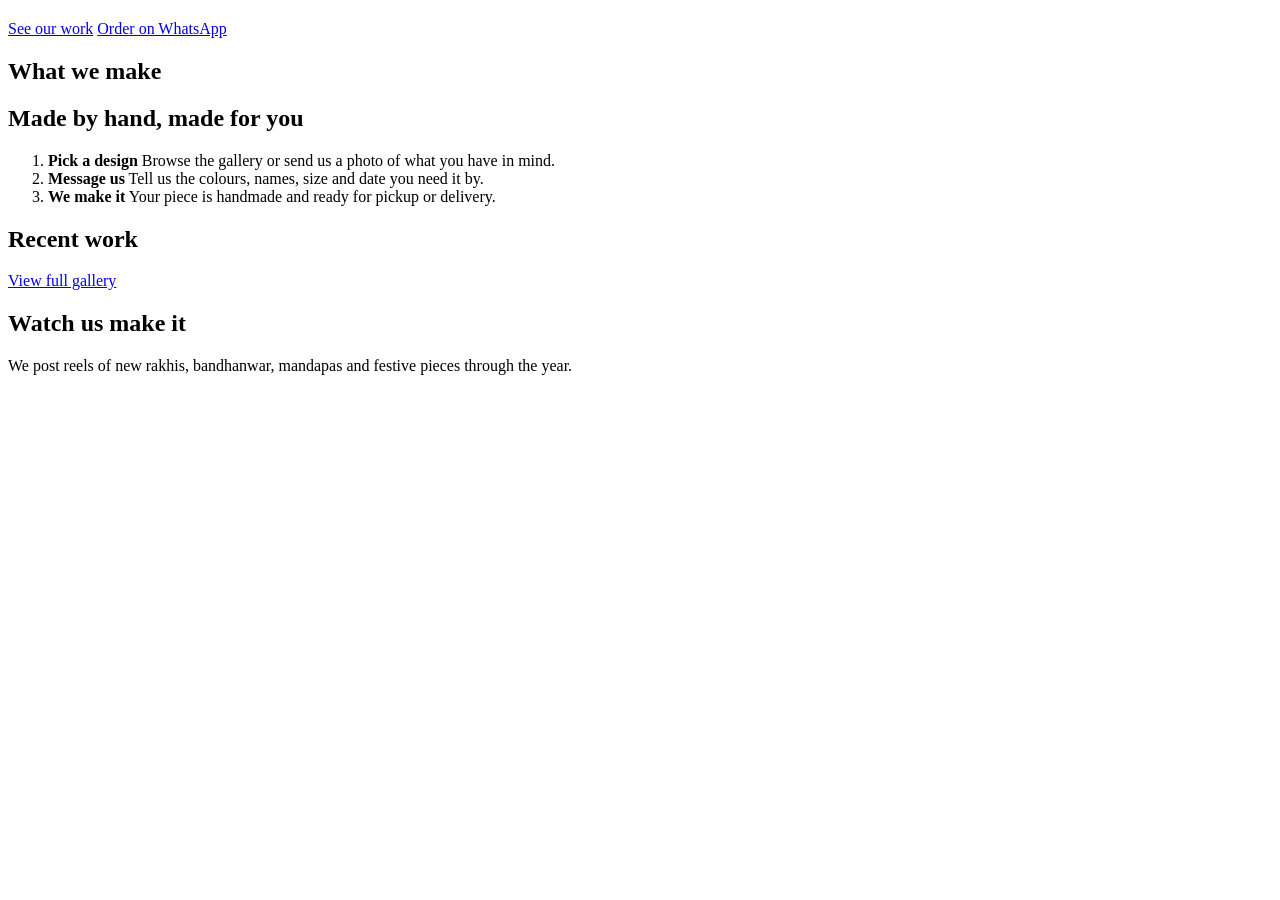
==== index.html @ 946cf0eb "Add files via upload" ====
<!DOCTYPE html>
<html lang="en">
<head>
<meta charset="utf-8">
<meta name="viewport" content="width=device-width, initial-scale=1">
<title>MB Creations by Mamta Batra | Handmade festive decor, Raipur</title>
<meta name="description" content="Handmade festive decorations, bandhanwar, floral wedding jewellery, rakhis, Tanjore and Madhubani paintings by MB Creations, VIP Estate, Raipur.">
<link rel="icon" href="data:image/svg+xml,<svg xmlns='http://www.w3.org/2000/svg' viewBox='0 0 100 100'><text y='.9em' font-size='90'>🪔</text></svg>">
<link rel="preconnect" href="https://fonts.googleapis.com">
<link rel="preconnect" href="https://fonts.gstatic.com" crossorigin>
<link href="https://fonts.googleapis.com/css2?family=Yatra+One&family=Mukta:wght@400;500;700&display=swap" rel="stylesheet">
<link rel="stylesheet" href="css/style.css">
</head>
<body data-page="home">
<header id="site-header"></header>
<main>
  <section class="hero wrap">
    <div class="hero-text">
      <h1 id="hero-title"></h1>
      <p id="hero-intro" class="lead"></p>
      <div class="actions">
        <a class="btn" href="gallery.html">See our work</a>
        <a id="hero-wa" class="btn btn-outline" href="contact.html" target="_blank" rel="noopener">Order on WhatsApp</a>
      </div>
    </div>
    <div id="hero-arches" class="arches"></div>
  </section>

  <section class="band">
    <div class="wrap">
      <h2>What we make</h2>
      <div id="cat-grid" class="cat-grid"></div>
    </div>
  </section>

  <section class="wrap split">
    <div>
      <h2>Made by hand, made for you</h2>
      <p id="about-text" class="lead"></p>
    </div>
    <ol class="steps">
      <li><b>Pick a design</b> Browse the gallery or send us a photo of what you have in mind.</li>
      <li><b>Message us</b> Tell us the colours, names, size and date you need it by.</li>
      <li><b>We make it</b> Your piece is handmade and ready for pickup or delivery.</li>
    </ol>
  </section>

  <section class="wrap">
    <div class="sec-head">
      <h2>Recent work</h2>
      <a class="link" href="gallery.html">View full gallery</a>
    </div>
    <div id="feat-grid" class="tile-grid"></div>
  </section>

  <section class="reel-band">
    <div class="wrap reel-band-in">
      <div>
        <h2>Watch us make it</h2>
        <p>We post reels of new rakhis, bandhanwar, mandapas and festive pieces through the year.</p>
      </div>
      <div id="reel-links" class="actions"></div>
    </div>
  </section>
</main>
<footer id="site-footer"></footer>
<script src="js/config.js"></script>
<script src="js/main.js"></script>
</body>
</html>
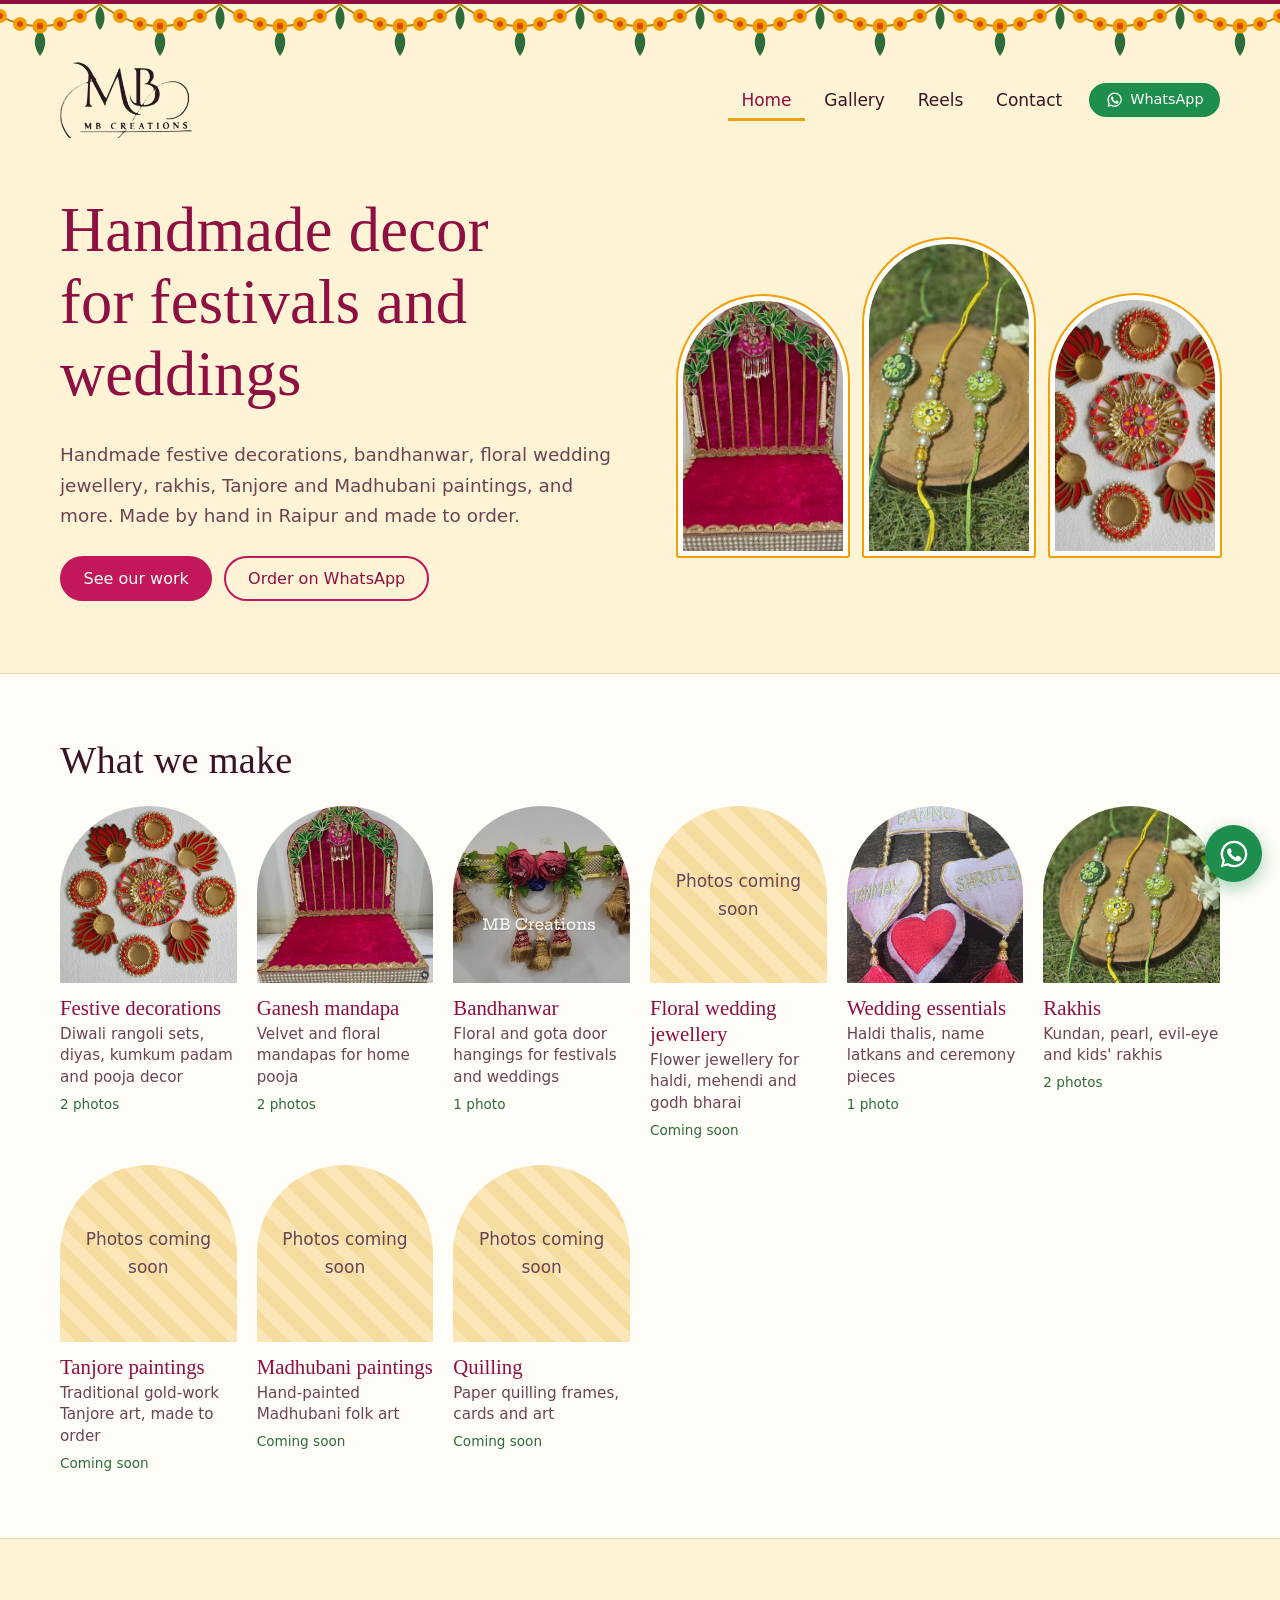
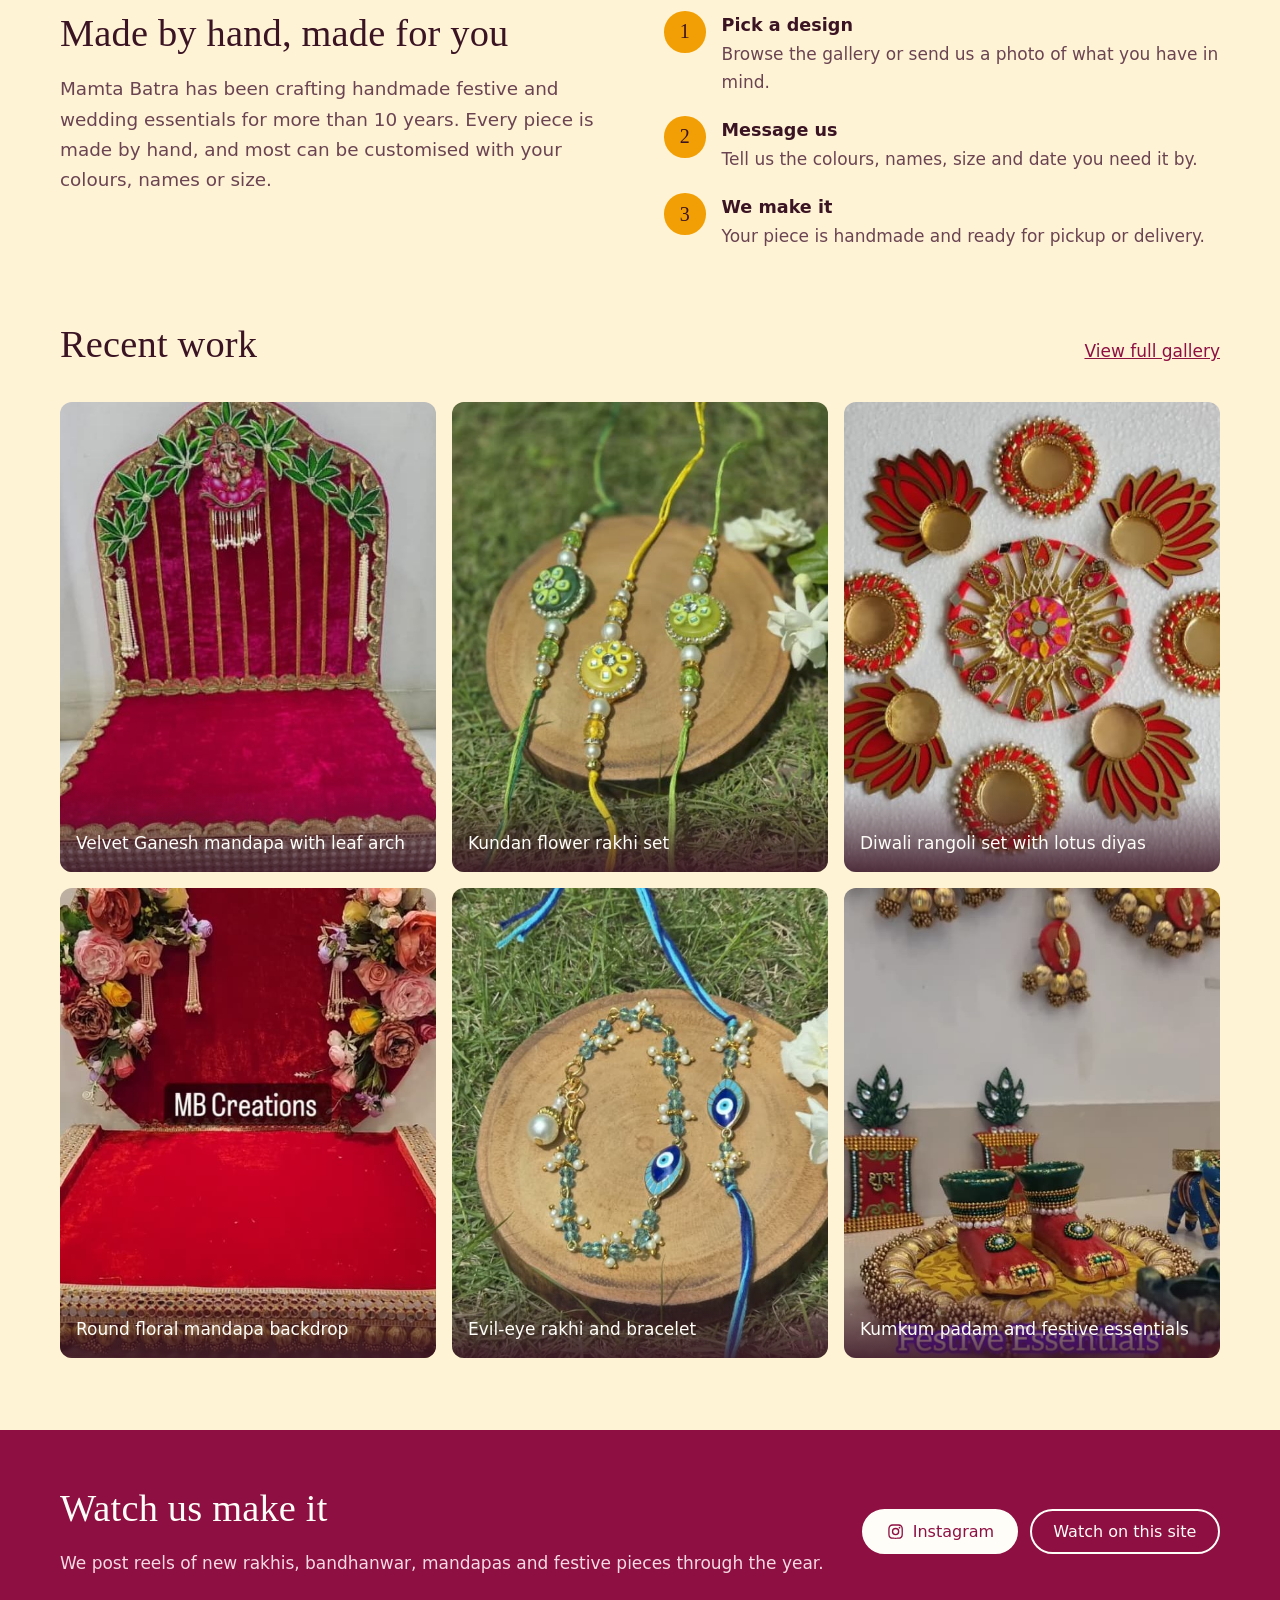
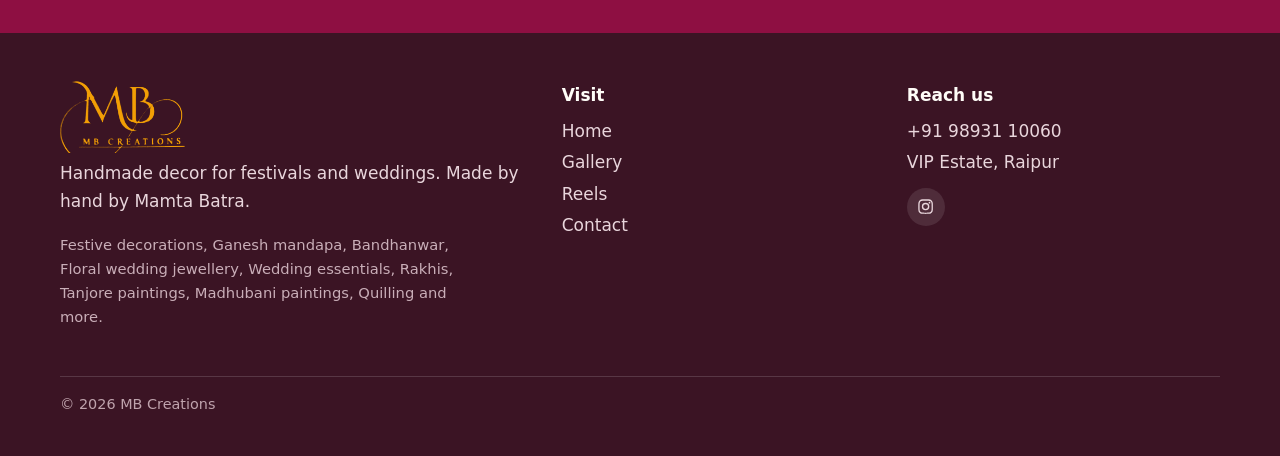
==== commit 5075ea37: "Update index.html" ====
--- a/index.html
+++ b/index.html
@@ -1,5 +1,14 @@
 <!DOCTYPE html>
 <html lang="en">
+  <!-- Google tag (gtag.js) -->
+<script async src="https://www.googletagmanager.com/gtag/js?id=G-7QMF76YX01"></script>
+<script>
+  window.dataLayer = window.dataLayer || [];
+  function gtag(){dataLayer.push(arguments);}
+  gtag('js', new Date());
+
+  gtag('config', 'G-7QMF76YX01');
+</script>
 <head>
 <meta charset="utf-8">
 <meta name="viewport" content="width=device-width, initial-scale=1">
--- a/css/style.css
+++ b/css/style.css
@@ -0,0 +1,234 @@
+/* MB Creations — styles */
+:root {
+  --paper: #FFF3D6;
+  --paper-2: #FBE6B8;
+  --ink: #3B1424;
+  --ink-soft: #6B4452;
+  --rani: #C2185B;
+  --rani-d: #8E0F42;
+  --marigold: #F29F05;
+  --leaf: #2F6B3A;
+  --wa: #1E8E4E;
+  --white: #FFFDF8;
+  --display: "Yatra One", "Mukta", Georgia, serif;
+  --body: "Mukta", system-ui, -apple-system, "Segoe UI", sans-serif;
+  --wrap: 1160px;
+}
+*, *::before, *::after { box-sizing: border-box; }
+html { scroll-behavior: smooth; }
+body {
+  margin: 0; background: var(--paper); color: var(--ink);
+  font: 400 1.0625rem/1.65 var(--body);
+  -webkit-font-smoothing: antialiased;
+}
+[hidden] { display: none !important; }
+img { max-width: 100%; display: block; }
+a { color: var(--rani-d); }
+h1, h2, h3 { font-family: var(--display); font-weight: 400; line-height: 1.15; margin: 0 0 .5em; letter-spacing: .005em; }
+h1 { font-size: clamp(2.2rem, 5.2vw, 3.9rem); color: var(--rani-d); }
+h2 { font-size: clamp(1.7rem, 3.2vw, 2.4rem); }
+p { margin: 0 0 1em; }
+.lead { font-size: 1.15rem; color: var(--ink-soft); max-width: 58ch; }
+.wrap { width: min(var(--wrap), 100% - 2.5rem); margin-inline: auto; }
+:focus-visible { outline: 3px solid var(--marigold); outline-offset: 3px; border-radius: 4px; }
+
+/* ---------- Buttons ---------- */
+.btn {
+  display: inline-flex; align-items: center; gap: .5em;
+  padding: .7em 1.35em; border-radius: 999px; border: 2px solid var(--rani);
+  background: var(--rani); color: var(--white); font: 500 1rem/1.2 var(--body);
+  text-decoration: none; cursor: pointer; transition: background .15s, color .15s, border-color .15s;
+}
+.btn:hover { background: var(--rani-d); border-color: var(--rani-d); }
+.btn svg { width: 1.2em; height: 1.2em; flex: none; }
+.btn-outline { background: transparent; color: var(--rani-d); }
+.btn-outline:hover { background: var(--rani); color: var(--white); }
+.btn-wa { background: var(--wa); border-color: var(--wa); }
+.btn-wa:hover { background: #156D3B; border-color: #156D3B; }
+.btn-light { background: var(--white); border-color: var(--white); color: var(--rani-d); }
+.btn-light:hover { background: var(--paper-2); border-color: var(--paper-2); }
+.btn-outline-light { background: transparent; border-color: var(--white); color: var(--white); }
+.btn-outline-light:hover { background: var(--white); color: var(--rani-d); }
+.btn-sm { padding: .45em 1em; font-size: .9rem; }
+.actions { display: flex; flex-wrap: wrap; gap: .75rem; margin-top: 1.5rem; }
+.link { font-weight: 500; }
+
+/* ---------- Header with toran ---------- */
+#site-header { position: relative; background: var(--paper); z-index: 20; }
+.toran {
+  height: 58px;
+  background:
+    url("data:image/svg+xml,%3Csvg xmlns='http://www.w3.org/2000/svg' width='120' height='58' viewBox='0 0 120 58'%3E%3Cpath d='M0 4 Q60 48 120 4' fill='none' stroke='%23B8860B' stroke-width='2'/%3E%3Cg fill='%232F6B3A'%3E%3Cpath d='M60 30 C52 38 54 48 60 56 C66 48 68 38 60 30Z'/%3E%3Cpath d='M0 6 C-7 14 -5 24 0 30 C5 24 7 14 0 6Z'/%3E%3Cpath d='M120 6 C113 14 115 24 120 30 C125 24 127 14 120 6Z'/%3E%3C/g%3E%3Cg fill='%23F29F05'%3E%3Ccircle cx='20' cy='16' r='7'/%3E%3Ccircle cx='40' cy='24' r='7'/%3E%3Ccircle cx='60' cy='26' r='7.5'/%3E%3Ccircle cx='80' cy='24' r='7'/%3E%3Ccircle cx='100' cy='16' r='7'/%3E%3C/g%3E%3Cg fill='%23D9480F'%3E%3Ccircle cx='20' cy='16' r='3'/%3E%3Ccircle cx='40' cy='24' r='3'/%3E%3Ccircle cx='60' cy='26' r='3.2'/%3E%3Ccircle cx='80' cy='24' r='3'/%3E%3Ccircle cx='100' cy='16' r='3'/%3E%3C/g%3E%3C/svg%3E") repeat-x top center,
+    linear-gradient(var(--rani-d), var(--rani-d)) top / 100% 4px no-repeat;
+}
+.bar { display: flex; align-items: center; justify-content: space-between; gap: 1rem; padding: .25rem 0 1rem; }
+.brand { font-family: var(--display); font-size: 1.7rem; color: var(--rani-d); text-decoration: none; line-height: 1.1; }
+.brand .logo { height: 76px; width: auto; }
+.foot .brand .logo { height: 72px; }
+.foot-items { font-size: .92rem; color: #C9AEB8; max-width: 44ch; }
+.nav { display: flex; align-items: center; gap: .35rem; }
+.nav a:not(.btn) { padding: .4em .8em; color: var(--ink); text-decoration: none; font-weight: 500; border-radius: 999px; }
+.nav a:not(.btn):hover { background: var(--paper-2); }
+.nav a[aria-current="page"] { color: var(--rani-d); box-shadow: inset 0 -3px 0 var(--marigold); border-radius: 0; }
+.nav .btn { margin-left: .5rem; }
+.menu-btn { display: none; }
+
+/* ---------- Home hero: temple-arch photo frames ---------- */
+.hero { display: grid; grid-template-columns: 1.05fr 1fr; gap: 3rem; align-items: center; padding: 2.5rem 0 4.5rem; }
+.hero-text h1 { max-width: 14ch; }
+.arches { display: grid; grid-template-columns: repeat(3, 1fr); gap: 1rem; align-items: end; }
+.arch { margin: 0; aspect-ratio: 3 / 4.6; border-radius: 999px 999px 14px 14px; overflow: hidden;
+  border: 5px solid var(--white); box-shadow: 0 0 0 2px var(--marigold); background: var(--paper-2); }
+.arch.a2 { aspect-ratio: 3 / 5.6; }
+.arch img, .arch .ph { width: 100%; height: 100%; object-fit: cover; }
+
+/* ---------- Placeholder when a photo is missing ---------- */
+.ph { display: grid; place-items: center; text-align: center; padding: 1rem; min-height: 160px;
+  background: repeating-linear-gradient(45deg, var(--paper-2) 0 12px, #F7DCA0 12px 24px);
+  color: var(--ink-soft); font-weight: 500; }
+
+/* ---------- Categories ---------- */
+.band { background: var(--white); padding: 4rem 0; border-block: 1px solid #EED9A8; }
+.cat-grid { display: grid; grid-template-columns: repeat(auto-fill, minmax(170px, 1fr)); gap: 1.5rem 1.25rem; margin-top: 1.5rem; }
+.cat { display: flex; flex-direction: column; text-decoration: none; color: var(--ink); }
+.cat-pic { display: block; aspect-ratio: 1; border-radius: 999px 999px 10px 10px; overflow: hidden; background: var(--paper-2); margin-bottom: .75rem; }
+.cat-pic img, .cat-pic .ph { width: 100%; height: 100%; object-fit: cover; transition: transform .35s; }
+.cat:hover .cat-pic img { transform: scale(1.05); }
+.cat-name { font-family: var(--display); font-size: 1.3rem; line-height: 1.25; margin-bottom: .2rem; color: var(--rani-d); }
+.cat-blurb { font-size: .95rem; color: var(--ink-soft); line-height: 1.4; }
+.cat-count { font-size: .85rem; color: var(--leaf); font-weight: 500; margin-top: .3rem; }
+
+/* ---------- About + steps ---------- */
+.split { display: grid; grid-template-columns: 1fr 1fr; gap: 3rem; padding: 4.5rem 0; align-items: start; }
+.steps { list-style: none; counter-reset: s; margin: 0; padding: 0; display: grid; gap: 1.25rem; }
+.steps li { counter-increment: s; position: relative; padding-left: 3.6rem; color: var(--ink-soft); }
+.steps li::before { content: counter(s); position: absolute; left: 0; top: 0; width: 2.6rem; height: 2.6rem;
+  display: grid; place-items: center; border-radius: 50%; background: var(--marigold); color: var(--ink);
+  font-family: var(--display); font-size: 1.25rem; }
+.steps b { display: block; color: var(--ink); font-size: 1.1rem; }
+
+/* ---------- Recent work tiles ---------- */
+.sec-head { display: flex; justify-content: space-between; align-items: baseline; gap: 1rem; flex-wrap: wrap; }
+.tile-grid { display: grid; grid-template-columns: repeat(3, 1fr); gap: 1rem; margin: 1rem 0 4.5rem; }
+.tile { position: relative; display: block; aspect-ratio: 4 / 5; border-radius: 12px; overflow: hidden; background: var(--paper-2); }
+.tile img, .tile .ph { width: 100%; height: 100%; object-fit: cover; }
+.tile span { position: absolute; inset: auto 0 0; padding: 2.5rem 1rem .9rem; color: var(--white); font-weight: 500;
+  background: linear-gradient(transparent, rgba(59, 20, 36, .85)); }
+
+/* ---------- Reel band ---------- */
+.reel-band { background: var(--rani-d); color: var(--white); padding: 3.5rem 0; }
+.reel-band h2 { color: var(--white); }
+.reel-band p { color: #F6D9E3; margin: 0; }
+.reel-band-in { display: flex; justify-content: space-between; align-items: center; gap: 2rem; flex-wrap: wrap; }
+.reel-band .actions { margin: 0; }
+
+/* ---------- Inner pages ---------- */
+.page-head { padding: 2rem 0 1.5rem; }
+.filters { display: flex; flex-wrap: wrap; gap: .5rem; margin-bottom: 1.75rem; }
+.filters button { font: 500 .95rem var(--body); padding: .45em 1.1em; border-radius: 999px; cursor: pointer;
+  border: 1.5px solid #E2C27F; background: var(--white); color: var(--ink); }
+.filters button:hover { border-color: var(--rani); }
+.filters button[aria-pressed="true"] { background: var(--ink); border-color: var(--ink); color: var(--white); }
+
+.gallery { columns: 3 260px; column-gap: 1.25rem; padding-bottom: 4rem; }
+.g-item { break-inside: avoid; margin: 0 0 1.25rem; background: var(--white); border-radius: 12px; overflow: hidden; border: 1px solid #EED9A8; }
+.g-open { display: block; width: 100%; padding: 0; border: 0; background: none; cursor: zoom-in; }
+.g-open img { width: 100%; height: auto; }
+.g-item figcaption { padding: .85rem 1rem 1rem; display: grid; gap: .15rem; }
+.g-title { font-weight: 700; line-height: 1.3; }
+.g-cat { font-size: .88rem; color: var(--leaf); margin-bottom: .55rem; }
+.g-item .btn { justify-self: start; }
+.empty { text-align: center; padding: 3rem 1rem 5rem; color: var(--ink-soft); }
+.empty p { max-width: 46ch; margin: 0 auto 1.25rem; }
+
+/* Lightbox */
+.lightbox { border: 0; padding: 0; background: transparent; max-width: 100vw; max-height: 100vh; width: 100%; height: 100%; }
+.lightbox::backdrop { background: rgba(30, 8, 18, .9); }
+.lightbox[open] { display: grid; grid-template-columns: auto 1fr auto; align-items: center; }
+.lightbox figure { margin: 0; justify-self: center; max-width: min(900px, 100%); }
+.lightbox img { max-height: 76vh; width: auto; margin: 0 auto; border-radius: 10px; }
+.lightbox figcaption { display: flex; justify-content: space-between; align-items: center; gap: 1rem; color: var(--white); padding: .9rem .25rem; flex-wrap: wrap; }
+.lightbox small { display: block; color: #E8C9D4; }
+.lb-nav, .lb-close { background: rgba(255, 253, 248, .12); color: var(--white); border: 0; cursor: pointer;
+  width: 3rem; height: 3rem; border-radius: 50%; font-size: 2rem; line-height: 1; margin: 1rem; }
+.lb-nav:hover, .lb-close:hover { background: rgba(255, 253, 248, .25); }
+.lb-close { position: absolute; top: 0; right: 0; }
+
+/* Reels */
+.reels { display: grid; grid-template-columns: repeat(auto-fill, minmax(300px, 1fr)); gap: 1.5rem; padding-bottom: 4rem; justify-items: center; }
+.reel { width: 100%; max-width: 360px; }
+.reel .instagram-media { min-width: 0 !important; width: 100% !important; margin: 0 !important; }
+.reel-fb iframe { width: 100%; aspect-ratio: 9 / 16; border: 0; border-radius: 12px; background: var(--ink); }
+.reel-fb a { display: inline-block; margin-top: .4rem; font-size: .9rem; }
+
+/* Contact */
+.contact { display: grid; grid-template-columns: 1.4fr 1fr; gap: 3rem; padding-bottom: 4.5rem; align-items: start; }
+.form { display: grid; gap: 1rem; background: var(--white); padding: 1.75rem; border-radius: 14px; border: 1px solid #EED9A8; }
+.form label { display: grid; gap: .35rem; font-weight: 500; }
+.form .row { display: grid; grid-template-columns: 1fr 1fr; gap: 1rem; }
+.form input, .form select, .form textarea { font: 400 1rem var(--body); color: var(--ink); padding: .7em .85em;
+  border: 1.5px solid #E2C27F; border-radius: 8px; background: var(--paper); width: 100%; }
+.form input:focus, .form select:focus, .form textarea:focus { outline: none; border-color: var(--rani); box-shadow: 0 0 0 3px rgba(194, 24, 91, .18); }
+.form .actions { margin-top: .25rem; }
+.status { color: var(--leaf); font-weight: 500; margin: 0; min-height: 1.5em; }
+.details { display: grid; gap: .75rem; }
+.detail { display: flex; gap: .9rem; align-items: center; padding: .9rem 1rem; border-radius: 12px; background: var(--white);
+  border: 1px solid #EED9A8; text-decoration: none; color: var(--ink); }
+.detail:hover { border-color: var(--rani); }
+.detail svg { width: 1.6rem; height: 1.6rem; color: var(--rani); flex: none; }
+.detail b { display: block; }
+.detail span { line-height: 1.35; color: var(--ink-soft); }
+.detail-note { color: var(--ink-soft); padding: .5rem 1rem; line-height: 1.8; }
+.detail-note b { color: var(--ink); }
+
+/* ---------- Footer ---------- */
+#site-footer { background: var(--ink); color: #E9D6DC; padding: 3rem 0 1.5rem; }
+.foot { display: grid; grid-template-columns: 1.5fr 1fr 1fr; gap: 2rem; }
+.foot .brand { color: var(--marigold); display: block; margin-bottom: .4rem; }
+.foot a, .foot span { display: block; color: #E9D6DC; text-decoration: none; padding: .1rem 0; }
+.foot a:hover { color: var(--white); text-decoration: underline; }
+.foot-h { font-weight: 700; color: var(--white); margin-bottom: .4rem; }
+.social { display: flex; gap: .6rem; margin-top: .6rem; }
+.social a { width: 2.4rem; height: 2.4rem; display: grid; place-items: center; border-radius: 50%; background: rgba(255,255,255,.1); }
+.social svg { width: 1.2rem; height: 1.2rem; }
+.copy { margin-top: 2rem; padding-top: 1rem; border-top: 1px solid rgba(255,255,255,.15); font-size: .9rem; color: #BFA3AD; }
+
+/* Floating WhatsApp */
+.wa-float { position: fixed; right: 1.1rem; bottom: 1.1rem; width: 3.6rem; height: 3.6rem; border-radius: 50%;
+  background: var(--wa); color: #fff; display: grid; place-items: center; box-shadow: 0 6px 18px rgba(30, 142, 78, .4); z-index: 30; }
+.wa-float svg { width: 2rem; height: 2rem; }
+
+/* ---------- Responsive ---------- */
+@media (max-width: 900px) {
+  .hero, .split, .contact { grid-template-columns: 1fr; gap: 2rem; }
+  .hero { padding-top: 1rem; }
+  .tile-grid { grid-template-columns: repeat(2, 1fr); }
+  .foot { grid-template-columns: 1fr 1fr; }
+  .foot > :first-child { grid-column: 1 / -1; }
+}
+@media (max-width: 720px) {
+  .menu-btn { display: inline-block; font: 500 1rem var(--body); padding: .45em 1em; border-radius: 999px;
+    border: 1.5px solid var(--ink); background: transparent; color: var(--ink); cursor: pointer; }
+  .nav { display: none; position: absolute; left: 0; right: 0; top: 100%; flex-direction: column; align-items: stretch;
+    background: var(--paper); padding: .5rem 1.25rem 1.25rem; border-bottom: 2px solid var(--marigold); }
+  .nav.open { display: flex; }
+  .nav a:not(.btn) { padding: .75em .25em; border-radius: 0; border-bottom: 1px solid #EED9A8; }
+  .nav a[aria-current="page"] { box-shadow: none; }
+  .nav .btn { margin: .75rem 0 0; justify-content: center; }
+  .brand .logo { height: 54px; }
+  .toran { height: 46px; background-size: 96px 46px, 100% 4px; }
+  .form .row { grid-template-columns: 1fr; }
+  .lightbox[open] { grid-template-columns: 1fr 1fr; grid-template-rows: 1fr auto; }
+  .lightbox figure { grid-column: 1 / -1; grid-row: 1; padding: 0 .75rem; }
+  .lb-nav.prev { grid-row: 2; justify-self: start; }
+  .lb-nav.next { grid-row: 2; justify-self: end; }
+}
+@media (max-width: 480px) {
+  .tile-grid { grid-template-columns: 1fr 1fr; gap: .6rem; }
+  .tile span { font-size: .85rem; padding: 2rem .6rem .6rem; }
+  .cat-grid { grid-template-columns: 1fr 1fr; }
+  .foot { grid-template-columns: 1fr; }
+}
+@media (prefers-reduced-motion: reduce) {
+  *, *::before, *::after { transition: none !important; scroll-behavior: auto !important; }
+}
